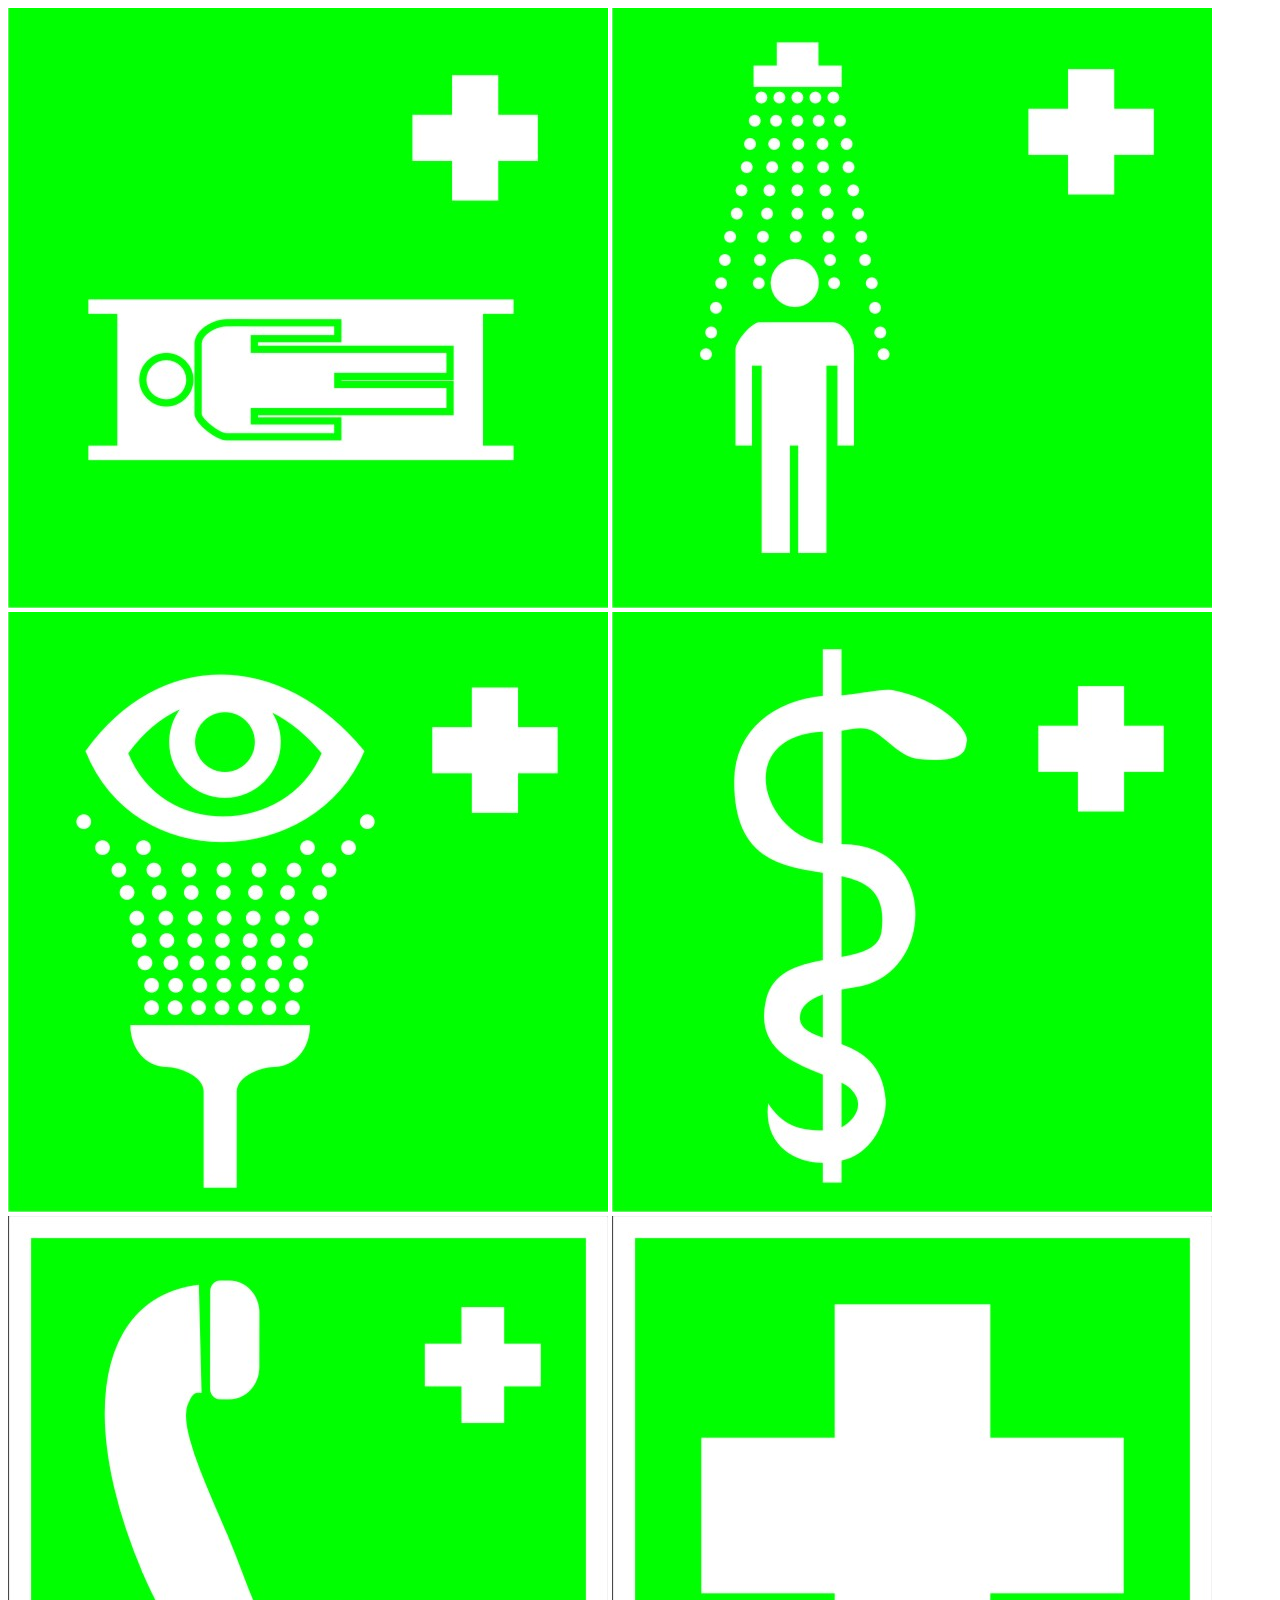
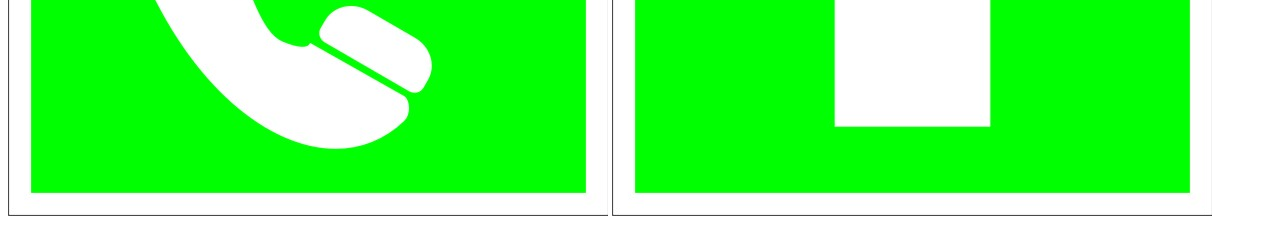
==== index.html @ bf9a48d1 "подключил lightbox2, загрузил тестовые знаки" ====
<!doctype html>
<html lang="en">

<head>
    <!-- Required meta tags -->
    <meta charset="utf-8">
    <meta name="viewport" content="width=device-width, initial-scale=1, shrink-to-fit=no">

    <!-- Bootstrap CSS -->
    <!-- <link rel="stylesheet" href="https://stackpath.bootstrapcdn.com/bootstrap/4.4.1/css/bootstrap.min.css"
        integrity="sha384-Vkoo8x4CGsO3+Hhxv8T/Q5PaXtkKtu6ug5TOeNV6gBiFeWPGFN9MuhOf23Q9Ifjh" crossorigin="anonymous"> -->
    <link rel="stylesheet" href="css/lightbox.min.css">

    <title>Слайдер</title>
</head>

<body>
    <div>
        <a class="example-image-link" href="images/Знаки медицинского и санитарного назначения/es_01.jpg"
            data-lightbox="example-set" data-title="знак1"><img class="example-image"
                src="images/Знаки медицинского и санитарного назначения/es_02.jpg" alt="" /></a>
        <a class="example-image-link" href="images/Знаки медицинского и санитарного назначения/es_02.jpg"
            data-lightbox="example-set" data-title="знак2"><img class="example-image"
                src="images/Знаки медицинского и санитарного назначения/es_03.jpg" alt="" /></a>
        <a class="example-image-link" href="images/Знаки медицинского и санитарного назначения/es_03.jpg"
            data-lightbox="example-set" data-title="знак3"><img class="example-image"
                src="images/Знаки медицинского и санитарного назначения/es_004.jpg" alt="" /></a>
        <a class="example-image-link" href="images/Знаки медицинского и санитарного назначения/es_004.jpg"
            data-lightbox="example-set" data-title="знак4"><img class="example-image"
                src="images/Знаки медицинского и санитарного назначения/es_05.jpg" alt="" /></a>
        <a class="example-image-link" href="images/Знаки медицинского и санитарного назначения/es_05.jpg"
            data-lightbox="example-set" data-title="знак5"><img class="example-image"
                src="images/Знаки медицинского и санитарного назначения/es_06.jpg" alt="" /></a>
        <a class="example-image-link" href="images/Знаки медицинского и санитарного назначения/es_06.jpg"
            data-lightbox="example-set" data-title="знак6"><img class="example-image"
                src="images/Знаки медицинского и санитарного назначения/es_01.jpg" alt="" /></a>
    </div>

    <!-- <script src="https://code.jquery.com/jquery-3.4.1.slim.min.js"
        integrity="sha384-J6qa4849blE2+poT4WnyKhv5vZF5SrPo0iEjwBvKU7imGFAV0wwj1yYfoRSJoZ+n" crossorigin="anonymous">
    </script> -->
    <script src="js/lightbox-plus-jquery.min.js"></script>
</body>

</html>
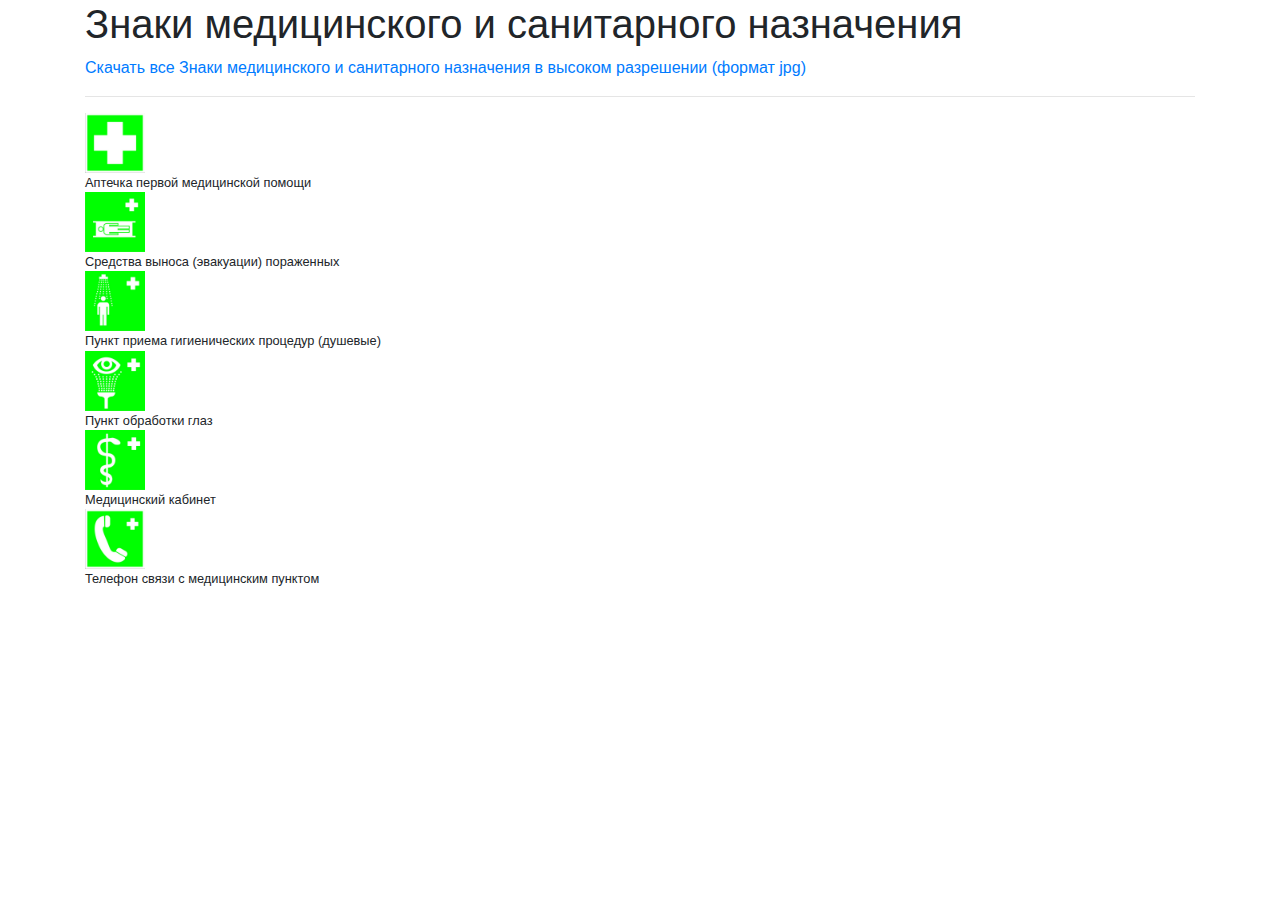
==== commit 9d7dc220: "накидал как примерно будет на сайте" ====
--- a/index.html
+++ b/index.html
@@ -7,34 +7,74 @@
     <meta name="viewport" content="width=device-width, initial-scale=1, shrink-to-fit=no">
 
     <!-- Bootstrap CSS -->
-    <!-- <link rel="stylesheet" href="https://stackpath.bootstrapcdn.com/bootstrap/4.4.1/css/bootstrap.min.css"
-        integrity="sha384-Vkoo8x4CGsO3+Hhxv8T/Q5PaXtkKtu6ug5TOeNV6gBiFeWPGFN9MuhOf23Q9Ifjh" crossorigin="anonymous"> -->
+    <link rel="stylesheet" href="https://stackpath.bootstrapcdn.com/bootstrap/4.4.1/css/bootstrap.min.css"
+        integrity="sha384-Vkoo8x4CGsO3+Hhxv8T/Q5PaXtkKtu6ug5TOeNV6gBiFeWPGFN9MuhOf23Q9Ifjh" crossorigin="anonymous">
     <link rel="stylesheet" href="css/lightbox.min.css">
+    <link rel="stylesheet" href="css/main.css">
 
     <title>Слайдер</title>
 </head>
 
 <body>
-    <div>
-        <a class="example-image-link" href="images/Знаки медицинского и санитарного назначения/es_01.jpg"
-            data-lightbox="example-set" data-title="знак1"><img class="example-image"
-                src="images/Знаки медицинского и санитарного назначения/es_02.jpg" alt="" /></a>
-        <a class="example-image-link" href="images/Знаки медицинского и санитарного назначения/es_02.jpg"
-            data-lightbox="example-set" data-title="знак2"><img class="example-image"
-                src="images/Знаки медицинского и санитарного назначения/es_03.jpg" alt="" /></a>
-        <a class="example-image-link" href="images/Знаки медицинского и санитарного назначения/es_03.jpg"
-            data-lightbox="example-set" data-title="знак3"><img class="example-image"
-                src="images/Знаки медицинского и санитарного назначения/es_004.jpg" alt="" /></a>
-        <a class="example-image-link" href="images/Знаки медицинского и санитарного назначения/es_004.jpg"
-            data-lightbox="example-set" data-title="знак4"><img class="example-image"
-                src="images/Знаки медицинского и санитарного назначения/es_05.jpg" alt="" /></a>
-        <a class="example-image-link" href="images/Знаки медицинского и санитарного назначения/es_05.jpg"
-            data-lightbox="example-set" data-title="знак5"><img class="example-image"
-                src="images/Знаки медицинского и санитарного назначения/es_06.jpg" alt="" /></a>
-        <a class="example-image-link" href="images/Знаки медицинского и санитарного назначения/es_06.jpg"
-            data-lightbox="example-set" data-title="знак6"><img class="example-image"
-                src="images/Знаки медицинского и санитарного назначения/es_01.jpg" alt="" /></a>
+    <div class="container">
+        <div>
+            <h1>Знаки медицинского и санитарного назначения</h1>
+        </div>
+        <div>
+            <a href="#">Скачать все Знаки медицинского и санитарного назначения в высоком разрешении (формат jpg)</a>
+        </div>
+        <hr>
+        <div class="">
+            <div class="d-flex flex-column">
+                <a class="sign-image-link"
+                    href="images/Знаки медицинского и санитарного назначения/Аптечка первой медицинской помощи.jpg"
+                    data-lightbox="sign-set" data-title="Аптечка первой медицинской помощи"><img class="sign-image"
+                        src="images/Знаки медицинского и санитарного назначения/Аптечка первой медицинской помощи.jpg"
+                        alt="Аптечка первой медицинской помощи" /></a>
+                <small>Аптечка первой медицинской помощи</small>
+            </div>
+            <div class="d-flex flex-column">
+                <a class="sign-image-link"
+                    href="images/Знаки медицинского и санитарного назначения/Средства выноса (эвакуации) пораженных.jpg"
+                    data-lightbox="sign-set" data-title="Средства выноса (эвакуации) пораженных"><img class="sign-image"
+                        src="images/Знаки медицинского и санитарного назначения/Средства выноса (эвакуации) пораженных.jpg"
+                        alt="" /></a>
+                <small>Средства выноса (эвакуации) пораженных</small>
+            </div>
+            <div class="d-flex flex-column">
+                <a class="sign-image-link"
+                    href="images/Знаки медицинского и санитарного назначения/Пункт приема гигиенических процедур (душевые).jpg"
+                    data-lightbox="sign-set" data-title="Пункт приема гигиенических процедур (душевые)"><img
+                        class="sign-image"
+                        src="images/Знаки медицинского и санитарного назначения/Пункт приема гигиенических процедур (душевые).jpg"
+                        alt="" /></a>
+                <small>Пункт приема гигиенических процедур (душевые)</small>
+            </div>
+            <div class="d-flex flex-column">
+                <a class="sign-image-link"
+                    href="images/Знаки медицинского и санитарного назначения/Пункт обработки глаз.jpg"
+                    data-lightbox="sign-set" data-title="Пункт обработки глаз"><img class="sign-image"
+                        src="images/Знаки медицинского и санитарного назначения/Пункт обработки глаз.jpg" alt="" /></a>
+                <small>Пункт обработки глаз</small>
+            </div>
+            <div class="d-flex flex-column">
+                <a class="sign-image-link"
+                    href="images/Знаки медицинского и санитарного назначения/Медицинский кабинет.jpg"
+                    data-lightbox="sign-set" data-title="Медицинский кабинет"><img class="sign-image"
+                        src="images/Знаки медицинского и санитарного назначения/Медицинский кабинет.jpg" alt="" /></a>
+                <small>Медицинский кабинет</small>
+            </div>
+            <div class="d-flex flex-column">
+                <a class="sign-image-link"
+                    href="images/Знаки медицинского и санитарного назначения/Телефон связи с медицинским пунктом.jpg"
+                    data-lightbox="sign-set" data-title="Телефон связи с медицинским пунктом"><img class="sign-image"
+                        src="images/Знаки медицинского и санитарного назначения/Телефон связи с медицинским пунктом.jpg"
+                        alt="" /></a>
+                <small>Телефон связи с медицинским пунктом</small>
+            </div>
+        </div>
     </div>
+
 
     <!-- <script src="https://code.jquery.com/jquery-3.4.1.slim.min.js"
         integrity="sha384-J6qa4849blE2+poT4WnyKhv5vZF5SrPo0iEjwBvKU7imGFAV0wwj1yYfoRSJoZ+n" crossorigin="anonymous">
--- a/css/main.css
+++ b/css/main.css
@@ -0,0 +1,4 @@
+.sign-image {
+    width: 60px;
+    height: 60px;
+}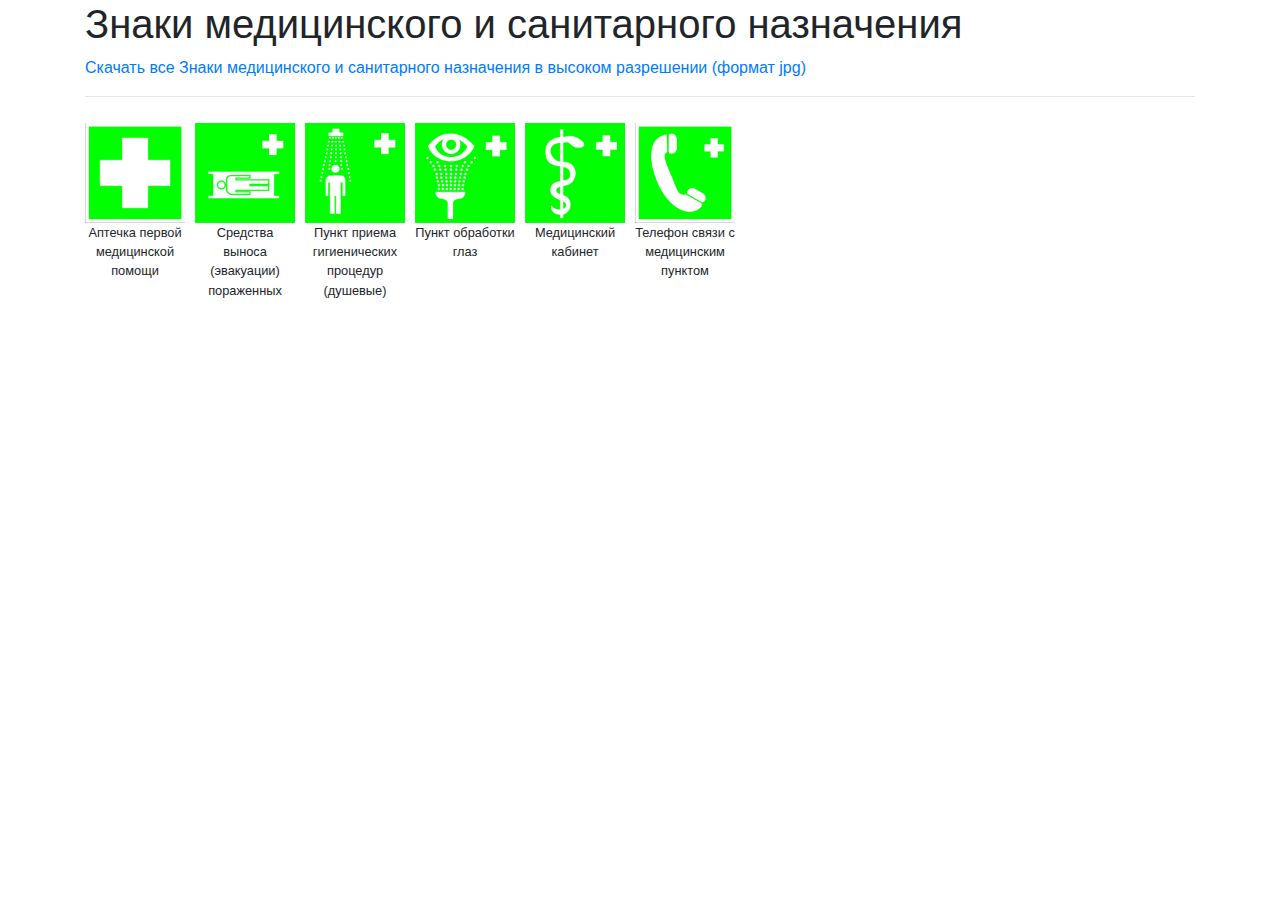
==== commit 2b04a489: "сверстал, на сайт не публиковал" ====
--- a/index.html
+++ b/index.html
@@ -24,8 +24,8 @@
             <a href="#">Скачать все Знаки медицинского и санитарного назначения в высоком разрешении (формат jpg)</a>
         </div>
         <hr>
-        <div class="">
-            <div class="d-flex flex-column">
+        <div class="d-flex flex-wrap">
+            <div class="sign d-flex flex-column text-center">
                 <a class="sign-image-link"
                     href="images/Знаки медицинского и санитарного назначения/Аптечка первой медицинской помощи.jpg"
                     data-lightbox="sign-set" data-title="Аптечка первой медицинской помощи"><img class="sign-image"
@@ -33,7 +33,7 @@
                         alt="Аптечка первой медицинской помощи" /></a>
                 <small>Аптечка первой медицинской помощи</small>
             </div>
-            <div class="d-flex flex-column">
+            <div class="sign d-flex flex-column text-center">
                 <a class="sign-image-link"
                     href="images/Знаки медицинского и санитарного назначения/Средства выноса (эвакуации) пораженных.jpg"
                     data-lightbox="sign-set" data-title="Средства выноса (эвакуации) пораженных"><img class="sign-image"
@@ -41,7 +41,7 @@
                         alt="" /></a>
                 <small>Средства выноса (эвакуации) пораженных</small>
             </div>
-            <div class="d-flex flex-column">
+            <div class="sign d-flex flex-column text-center">
                 <a class="sign-image-link"
                     href="images/Знаки медицинского и санитарного назначения/Пункт приема гигиенических процедур (душевые).jpg"
                     data-lightbox="sign-set" data-title="Пункт приема гигиенических процедур (душевые)"><img
@@ -50,21 +50,21 @@
                         alt="" /></a>
                 <small>Пункт приема гигиенических процедур (душевые)</small>
             </div>
-            <div class="d-flex flex-column">
+            <div class="sign d-flex flex-column text-center">
                 <a class="sign-image-link"
                     href="images/Знаки медицинского и санитарного назначения/Пункт обработки глаз.jpg"
                     data-lightbox="sign-set" data-title="Пункт обработки глаз"><img class="sign-image"
                         src="images/Знаки медицинского и санитарного назначения/Пункт обработки глаз.jpg" alt="" /></a>
                 <small>Пункт обработки глаз</small>
             </div>
-            <div class="d-flex flex-column">
+            <div class="sign d-flex flex-column text-center">
                 <a class="sign-image-link"
                     href="images/Знаки медицинского и санитарного назначения/Медицинский кабинет.jpg"
                     data-lightbox="sign-set" data-title="Медицинский кабинет"><img class="sign-image"
                         src="images/Знаки медицинского и санитарного назначения/Медицинский кабинет.jpg" alt="" /></a>
                 <small>Медицинский кабинет</small>
             </div>
-            <div class="d-flex flex-column">
+            <div class="sign d-flex flex-column text-center">
                 <a class="sign-image-link"
                     href="images/Знаки медицинского и санитарного назначения/Телефон связи с медицинским пунктом.jpg"
                     data-lightbox="sign-set" data-title="Телефон связи с медицинским пунктом"><img class="sign-image"
--- a/css/main.css
+++ b/css/main.css
@@ -1,4 +1,10 @@
 .sign-image {
-    width: 60px;
-    height: 60px;
+    width: 100px;
+    height: 100px;
+}
+
+.sign {
+    width: 100px;
+    margin-right: 10px;
+    margin-top: 10px;
 }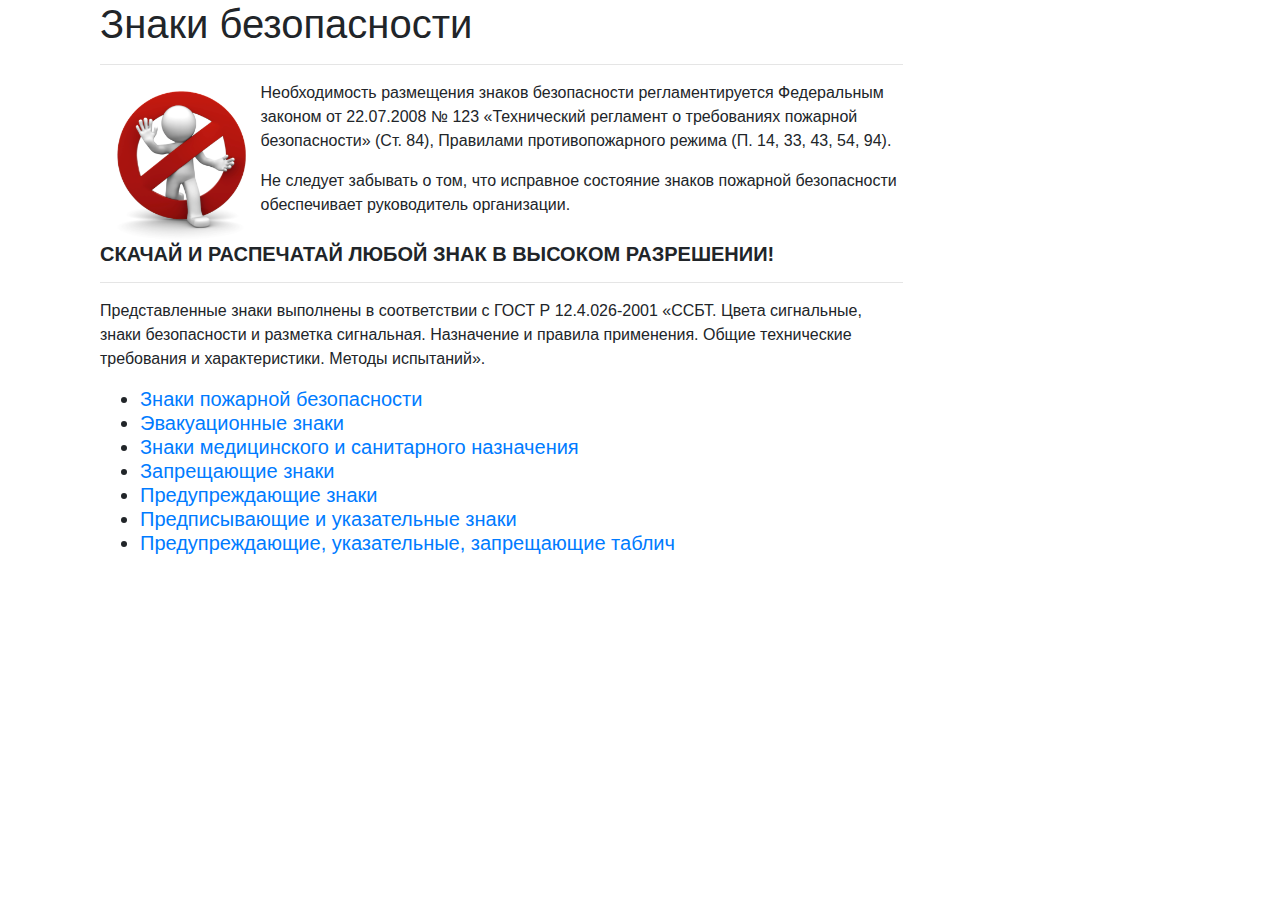
==== commit 2ef70de0: "сверстал главную, перенес  medical" ====
--- a/index.html
+++ b/index.html
@@ -17,60 +17,39 @@
 
 <body>
     <div class="container">
-        <div>
-            <h1>Знаки медицинского и санитарного назначения</h1>
-        </div>
-        <div>
-            <a href="#">Скачать все Знаки медицинского и санитарного назначения в высоком разрешении (формат jpg)</a>
-        </div>
-        <hr>
-        <div class="d-flex flex-wrap">
-            <div class="sign d-flex flex-column text-center">
-                <a class="sign-image-link"
-                    href="images/Знаки медицинского и санитарного назначения/Аптечка первой медицинской помощи.jpg"
-                    data-lightbox="sign-set" data-title="Аптечка первой медицинской помощи"><img class="sign-image"
-                        src="images/Знаки медицинского и санитарного назначения/Аптечка первой медицинской помощи.jpg"
-                        alt="Аптечка первой медицинской помощи" /></a>
-                <small>Аптечка первой медицинской помощи</small>
+        <div class="col-md-9">
+            <div>
+                <h1>Знаки безопасности</h1>
             </div>
-            <div class="sign d-flex flex-column text-center">
-                <a class="sign-image-link"
-                    href="images/Знаки медицинского и санитарного назначения/Средства выноса (эвакуации) пораженных.jpg"
-                    data-lightbox="sign-set" data-title="Средства выноса (эвакуации) пораженных"><img class="sign-image"
-                        src="images/Знаки медицинского и санитарного назначения/Средства выноса (эвакуации) пораженных.jpg"
-                        alt="" /></a>
-                <small>Средства выноса (эвакуации) пораженных</small>
+            <hr>
+            <div class="d-flex">
+                <img class="ban" src="images/ban.png" alt="запрет">
+                <div>
+                    <p>Необходимость размещения знаков безопасности регламентируется Федеральным законом
+                        от&nbsp;22.07.2008 &#8470;&nbsp;123 &laquo;Технический регламент о&nbsp;требованиях пожарной
+                        безопасности&raquo; (Ст.&nbsp;84), Правилами противопожарного режима (П. 14, 33, 43, 54, 94).
+                    </p>
+                    <p>Не&nbsp;следует забывать о&nbsp;том, что исправное состояние знаков пожарной безопасности
+                        обеспечивает руководитель организации.</p>
+                </div>
             </div>
-            <div class="sign d-flex flex-column text-center">
-                <a class="sign-image-link"
-                    href="images/Знаки медицинского и санитарного назначения/Пункт приема гигиенических процедур (душевые).jpg"
-                    data-lightbox="sign-set" data-title="Пункт приема гигиенических процедур (душевые)"><img
-                        class="sign-image"
-                        src="images/Знаки медицинского и санитарного назначения/Пункт приема гигиенических процедур (душевые).jpg"
-                        alt="" /></a>
-                <small>Пункт приема гигиенических процедур (душевые)</small>
+            <div class="h5 text-uppercase font-weight-bold">Скачай и распечатай любой знак в высоком разрешении!</div>
+            <hr>
+            <div>
+                <p>Представленные знаки выполнены в&nbsp;соответствии с&nbsp;ГОСТ Р&nbsp;12.4.026-2001 &laquo;ССБТ.
+                    Цвета сигнальные, знаки безопасности и&nbsp;разметка сигнальная. Назначение и&nbsp;правила
+                    применения. Общие технические требования и&nbsp;характеристики. Методы испытаний&raquo;.</p>
             </div>
-            <div class="sign d-flex flex-column text-center">
-                <a class="sign-image-link"
-                    href="images/Знаки медицинского и санитарного назначения/Пункт обработки глаз.jpg"
-                    data-lightbox="sign-set" data-title="Пункт обработки глаз"><img class="sign-image"
-                        src="images/Знаки медицинского и санитарного назначения/Пункт обработки глаз.jpg" alt="" /></a>
-                <small>Пункт обработки глаз</small>
-            </div>
-            <div class="sign d-flex flex-column text-center">
-                <a class="sign-image-link"
-                    href="images/Знаки медицинского и санитарного назначения/Медицинский кабинет.jpg"
-                    data-lightbox="sign-set" data-title="Медицинский кабинет"><img class="sign-image"
-                        src="images/Знаки медицинского и санитарного назначения/Медицинский кабинет.jpg" alt="" /></a>
-                <small>Медицинский кабинет</small>
-            </div>
-            <div class="sign d-flex flex-column text-center">
-                <a class="sign-image-link"
-                    href="images/Знаки медицинского и санитарного назначения/Телефон связи с медицинским пунктом.jpg"
-                    data-lightbox="sign-set" data-title="Телефон связи с медицинским пунктом"><img class="sign-image"
-                        src="images/Знаки медицинского и санитарного назначения/Телефон связи с медицинским пунктом.jpg"
-                        alt="" /></a>
-                <small>Телефон связи с медицинским пунктом</small>
+            <div>
+                <ul class="h5">
+                    <li><a href="#">Знаки пожарной безопасности</a></li>
+                    <li><a href="#">Эвакуационные знаки</a></li>
+                    <li><a href="#">Знаки медицинского и санитарного назначения</a></li>
+                    <li><a href="#">Запрещающие знаки</a></li>
+                    <li><a href="#">Предупреждающие знаки</a></li>
+                    <li><a href="#">Предписывающие и указательные знаки</a></li>
+                    <li><a href="#">Предупреждающие, указательные, запрещающие таблич</a></li>
+                </ul>
             </div>
         </div>
     </div>
--- a/css/main.css
+++ b/css/main.css
@@ -7,4 +7,9 @@
     width: 100px;
     margin-right: 10px;
     margin-top: 10px;
+}
+
+.ban {
+    width: 20%;
+    height: auto;
 }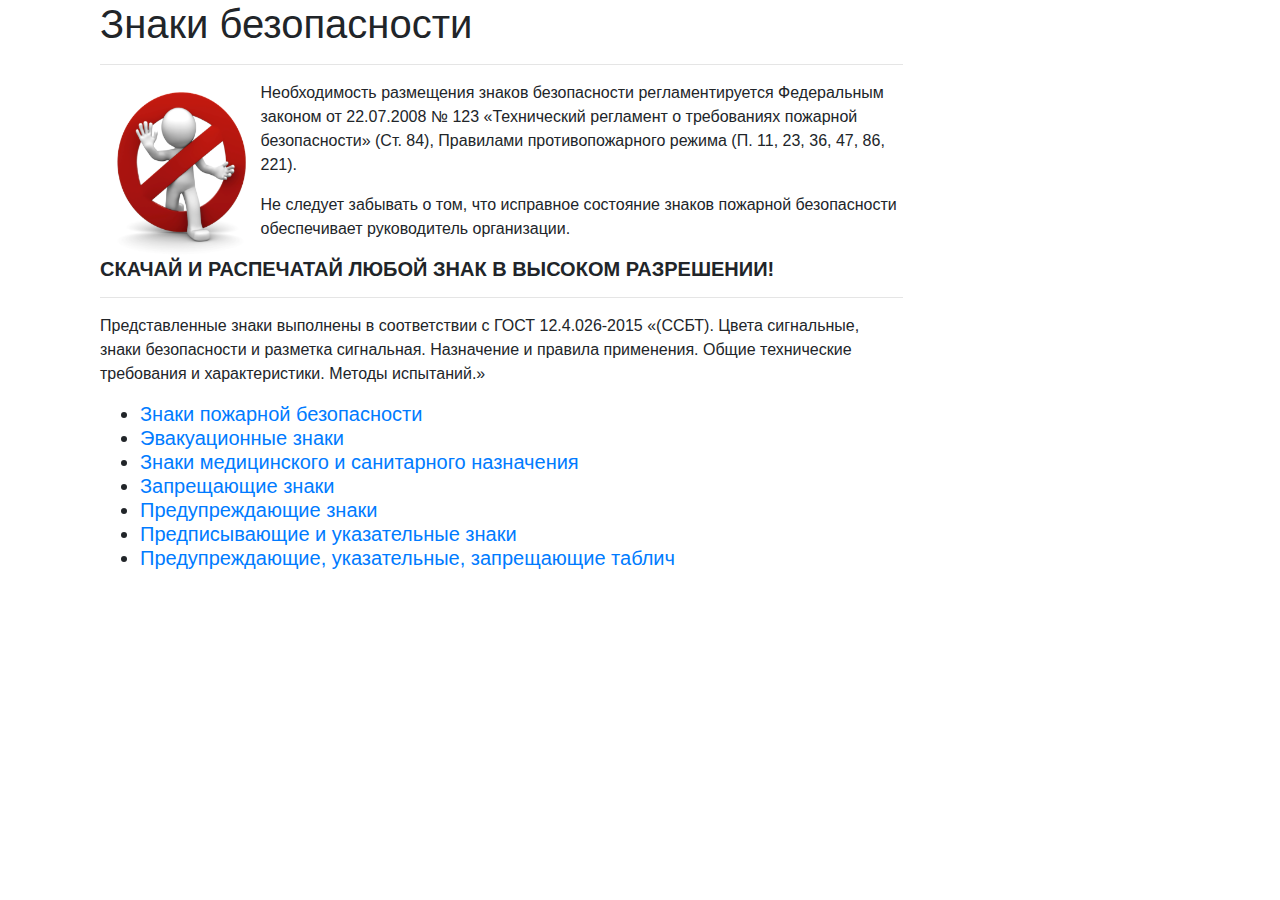
==== commit 1e6d4626: "небольшие правки в текстовках" ====
--- a/index.html
+++ b/index.html
@@ -27,7 +27,8 @@
                 <div>
                     <p>Необходимость размещения знаков безопасности регламентируется Федеральным законом
                         от&nbsp;22.07.2008 &#8470;&nbsp;123 &laquo;Технический регламент о&nbsp;требованиях пожарной
-                        безопасности&raquo; (Ст.&nbsp;84), Правилами противопожарного режима (П. 14, 33, 43, 54, 94).
+                        безопасности&raquo; (Ст.&nbsp;84), Правилами противопожарного режима (П. 11, 23, 36, 47, 86,
+                        221).
                     </p>
                     <p>Не&nbsp;следует забывать о&nbsp;том, что исправное состояние знаков пожарной безопасности
                         обеспечивает руководитель организации.</p>
@@ -36,9 +37,9 @@
             <div class="h5 text-uppercase font-weight-bold">Скачай и распечатай любой знак в высоком разрешении!</div>
             <hr>
             <div>
-                <p>Представленные знаки выполнены в&nbsp;соответствии с&nbsp;ГОСТ Р&nbsp;12.4.026-2001 &laquo;ССБТ.
-                    Цвета сигнальные, знаки безопасности и&nbsp;разметка сигнальная. Назначение и&nbsp;правила
-                    применения. Общие технические требования и&nbsp;характеристики. Методы испытаний&raquo;.</p>
+                <p>Представленные знаки выполнены в&nbsp;соответствии с&nbsp;ГОСТ 12.4.026-2015 &laquo;(ССБТ). Цвета
+                    сигнальные, знаки безопасности и&nbsp;разметка сигнальная. Назначение и&nbsp;правила применения.
+                    Общие технические требования и&nbsp;характеристики. Методы испытаний.&raquo;</p>
             </div>
             <div>
                 <ul class="h5">
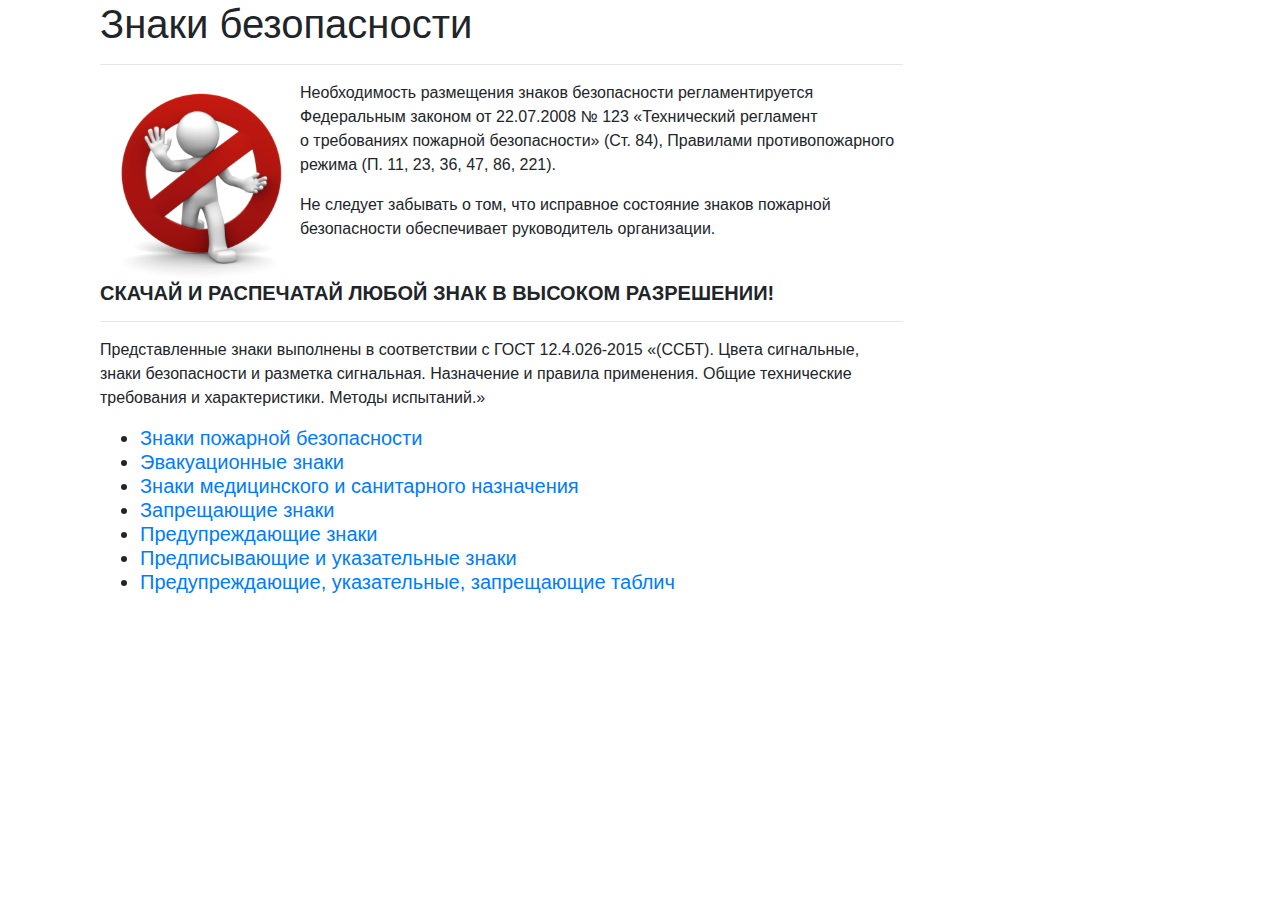
==== commit 6996925f: "адаптировал по мобильные" ====
--- a/index.html
+++ b/index.html
@@ -22,8 +22,10 @@
                 <h1>Знаки безопасности</h1>
             </div>
             <hr>
-            <div class="d-flex">
-                <img class="ban" src="images/ban.png" alt="запрет">
+            <div class="d-block d-sm-flex">
+                <div class="text-center">
+                    <img class="ban" src="images/ban.png" alt="запрет">
+                </div>
                 <div>
                     <p>Необходимость размещения знаков безопасности регламентируется Федеральным законом
                         от&nbsp;22.07.2008 &#8470;&nbsp;123 &laquo;Технический регламент о&nbsp;требованиях пожарной
--- a/css/main.css
+++ b/css/main.css
@@ -10,6 +10,6 @@
 }
 
 .ban {
-    width: 20%;
+    width: 200px;
     height: auto;
 }